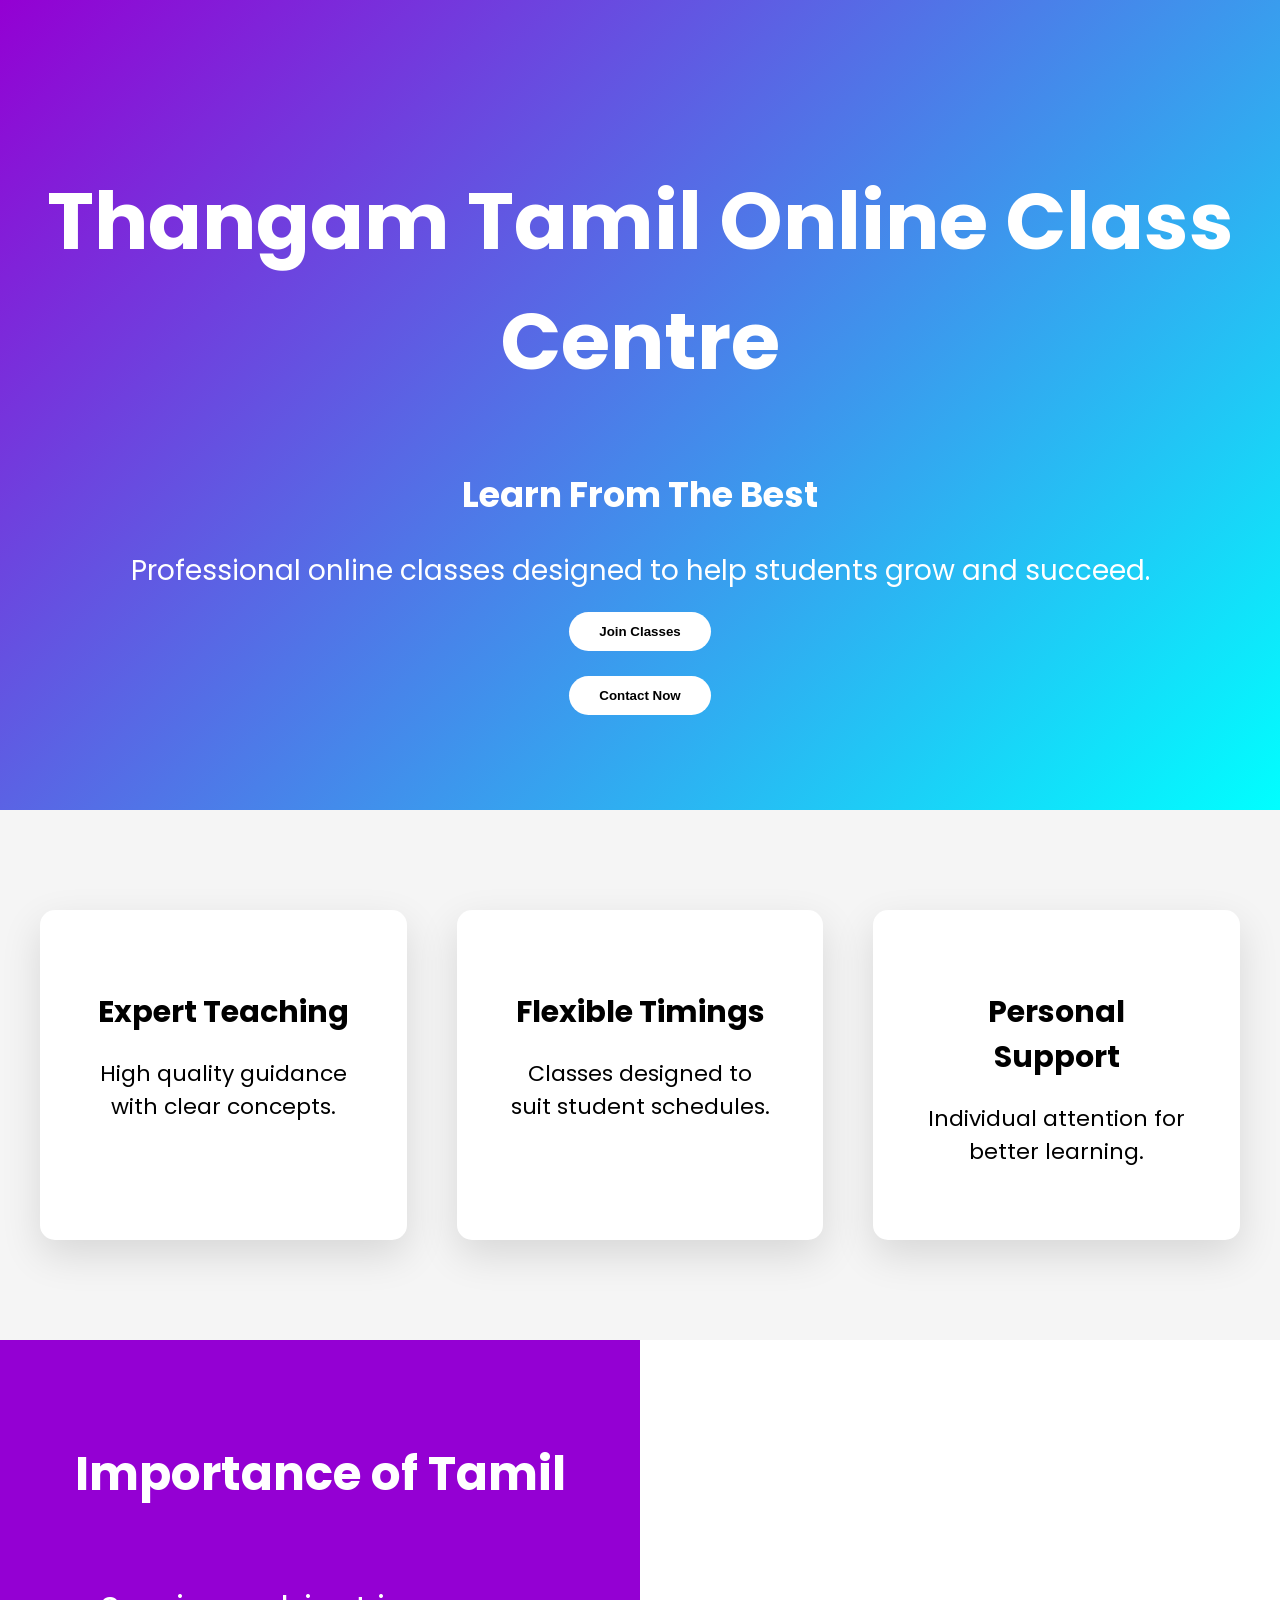
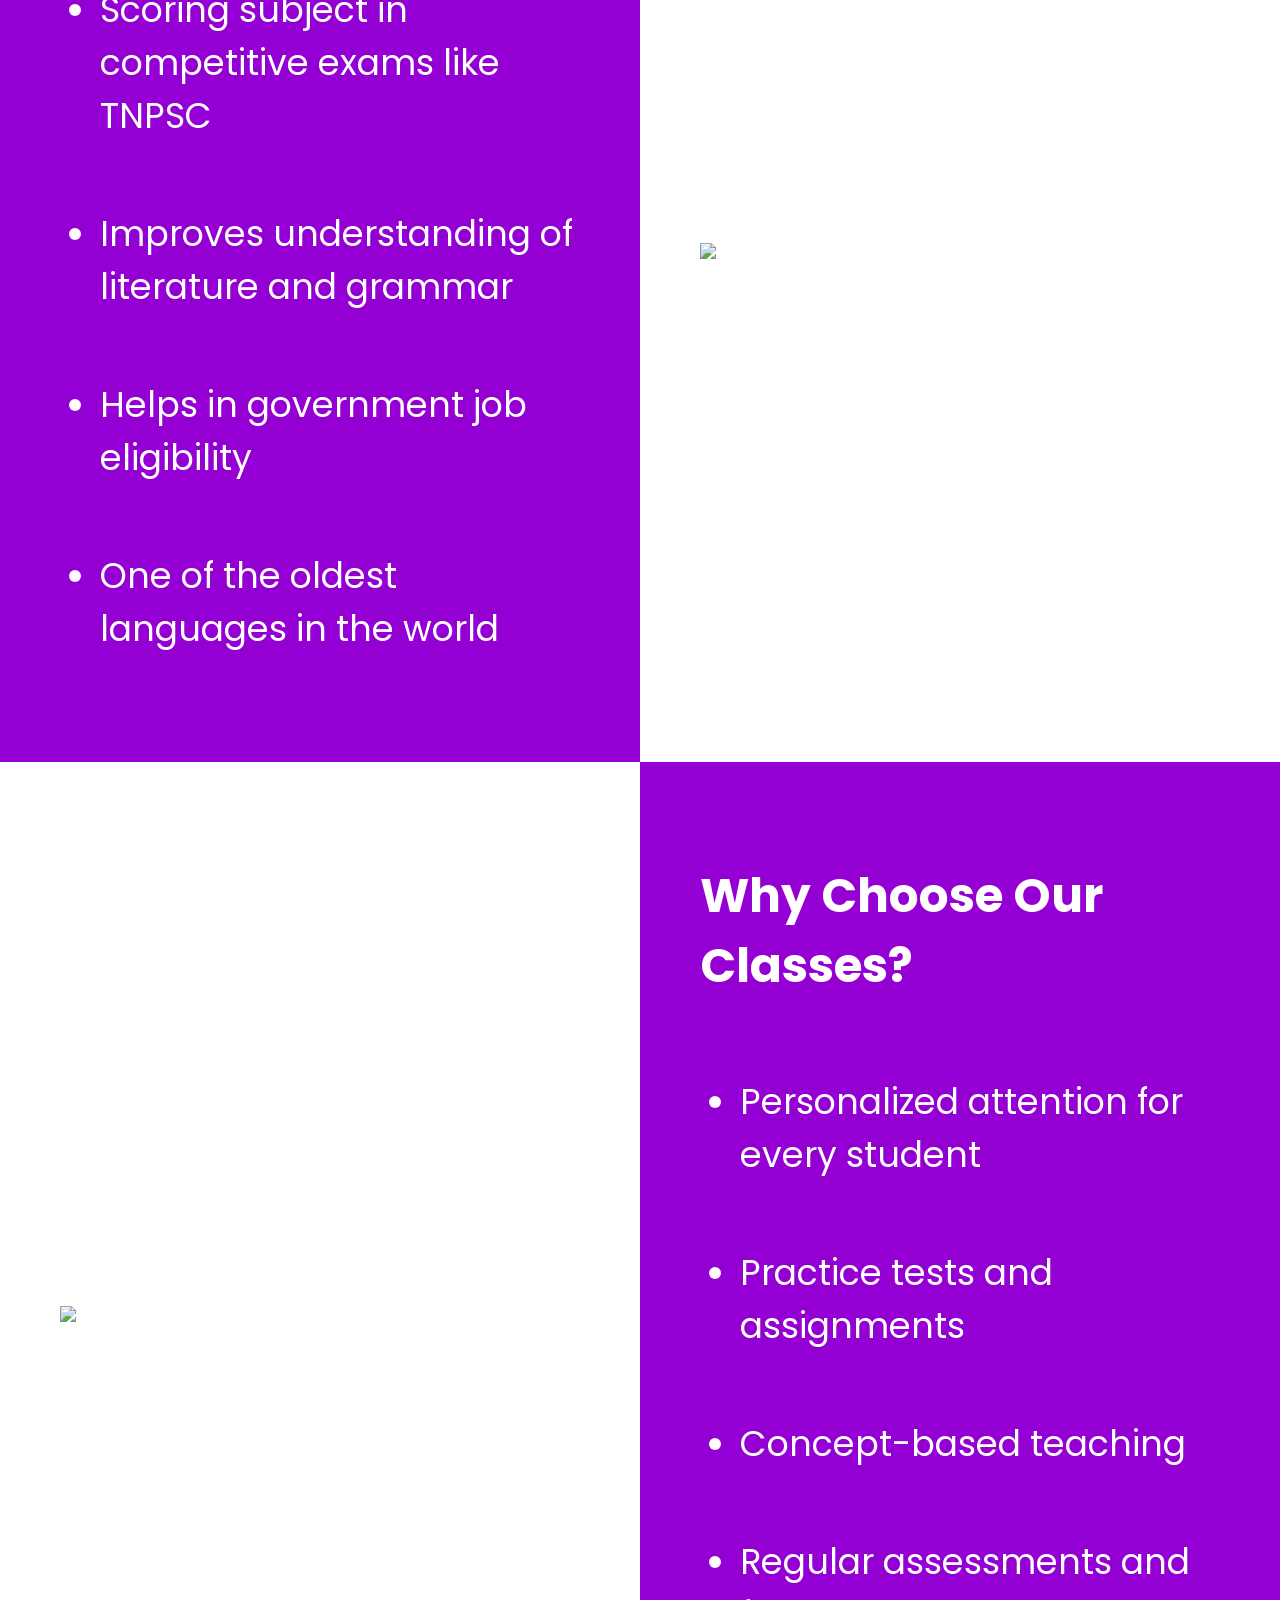
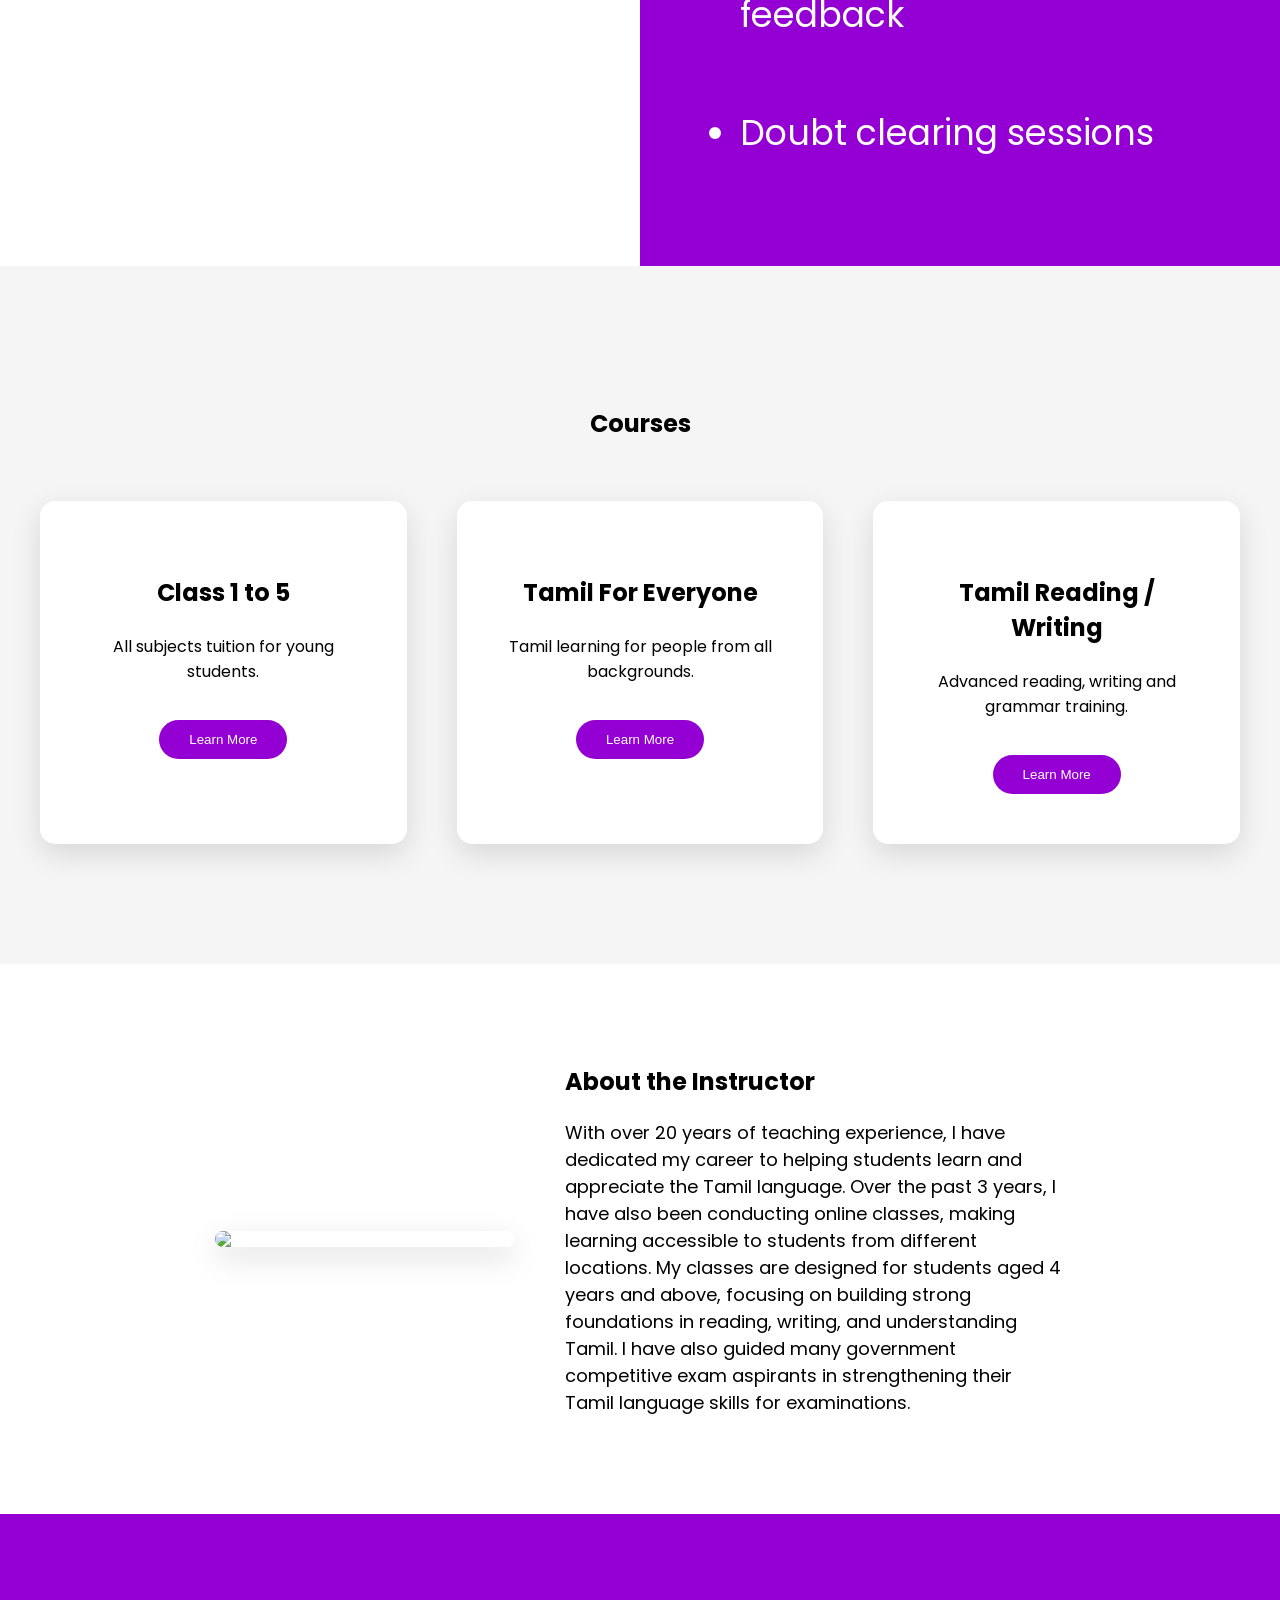
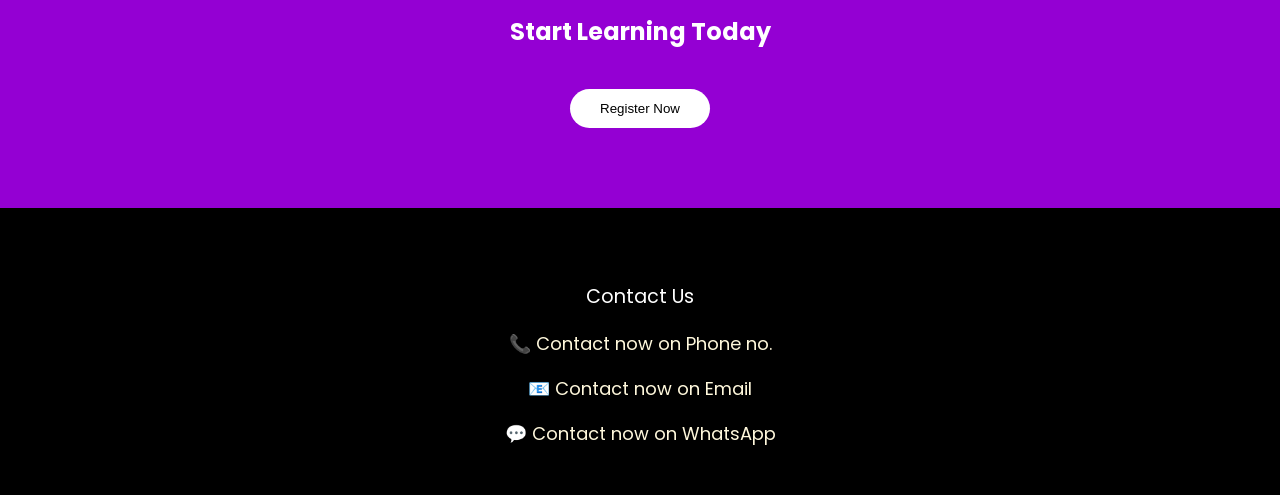
==== index.html @ 086d227f "Build semantic landing page with hero, course grid, and dynamic contact sections" ====
<!DOCTYPE html>
<html lang="en">

<head>
<meta charset="UTF-8">
<meta name="viewport" content="width=device-width, initial-scale=1.0">
<title>Thangam Tamil Online Class</title>

<link rel="stylesheet" href="css\style.css">
<link rel="icon" href="asssets\brand\logo-main.png">
<link href="https://fonts.googleapis.com/css2?family=Poppins:wght@300;400;600&display=swap" rel="stylesheet">
</head>

<body>

<!-- HERO -->
<section class="hero">

<div class="hero-content">

<h1>Thangam Tamil Online Class Centre</h1>

<h2>Learn From The Best</h2>

<p>Professional online classes designed to help students grow and succeed.</p>

<a href="https://docs.google.com/forms/d/e/1FAIpQLSezsTUXk_panZur3y80SuXSjD8NoIhGOMNUu9sYRGnNwATaEg/viewform?usp=publish-editor">
<button>Join Classes</button>
</a>

<br><br>

<a href="tel:+919600187273">
<button>Contact Now</button>
</a>

</div>

</section>



<!-- FEATURES -->

<section class="features">

<div class="card">
<h3>Expert Teaching</h3>
<p>High quality guidance with clear concepts.</p>
</div>

<div class="card">
<h3>Flexible Timings</h3>
<p>Classes designed to suit student schedules.</p>
</div>

<div class="card">
<h3>Personal Support</h3>
<p>Individual attention for better learning.</p>
</div>

</section>



<!-- IMPORTANCE OF TAMIL -->

<section class="split-section">

<div class="split-left colored">

<h2 style="font-size: 47px;">Importance of Tamil</h2>

<ul style="font-size: 35px;">

<li>Scoring subject in competitive exams like TNPSC</li><br>
<li>Improves understanding of literature and grammar</li><br>
<li>Helps in government job eligibility</li><br>
<li>One of the oldest languages in the world</li>

</ul>

</div>

<div class="split-right white">
<img src="asssets\images\feature-right.png">
</div>

</section>



<!-- WHY CHOOSE US -->

<section class="split-section reverse">

<div class="split-left colored">

<h2 style="font-size: 47px;">Why Choose Our Classes?</h2>

<ul style="font-size: 35px;">

<li>Personalized attention for every student</li><br>
<li>Practice tests and assignments</li><br>
<li>Concept-based teaching</li><br>
<li>Regular assessments and feedback</li><br>
<li>Doubt clearing sessions</li>

</ul>

</div>

<div class="split-right white">
<img src="asssets\images\feature-left.png">
</div>

</section>



<!-- COURSES -->

<section class="courses">

<h1>Courses</h1>

<div class="course-grid">

<div class="course-card">
<h3>Class 1 to 5</h3>
<p>All subjects tuition for young students.</p>
<a href="primary-tuition.html"><button>Learn More</button></a>
</div>

<div class="course-card">
<h3>Tamil For Everyone</h3>
<p>Tamil learning for people from all backgrounds.</p>
<a href="general-tamil.html"><button>Learn More</button></a>
</div>

<div class="course-card">
<h3>Tamil Reading / Writing</h3>
<p>Advanced reading, writing and grammar training.</p>
<a href="reading-writing.html"><button>Learn More</button></a>
</div>

</div>

</section>



<!-- GOOGLE REVIEWS -->

<script src="https://elfsightcdn.com/platform.js" async></script>

<div class="elfsight-app-d44d3023-68f5-469c-b1fd-8ae08c378f1c"></div>



<!-- ABOUT -->

<section class="about">

<div class="about-container">

<img src="asssets\images\instructor-profile.jpeg">

<div class="about-text">

<h2>About the Instructor</h2>

<p>
With over 20 years of teaching experience, I have dedicated my career to helping students learn and appreciate the Tamil language. Over the past 3 years, I have also been conducting online classes, making learning accessible to students from different locations. My classes are designed for students aged 4 years and above, focusing on building strong foundations in reading, writing, and understanding Tamil. I have also guided many government competitive exam aspirants in strengthening their Tamil language skills for examinations.
</p>

</div>

</div>

</section>



<!-- CTA -->

<section class="cta">

<h2>Start Learning Today</h2>

<a href="https://docs.google.com/forms/d/e/1FAIpQLSezsTUXk_panZur3y80SuXSjD8NoIhGOMNUu9sYRGnNwATaEg/viewform?usp=publish-editor">

<button>Register Now</button>

</a>

</section>



<!-- FOOTER -->

<footer style="text-align: center; color: white;">
<br>
    <p style="font-size: larger;">Contact Us</p>

    <p>
        📞 <a href="tel:+919600187273" style="color: cornsilk;">Contact now on Phone no.</a>
    </p>
    <p> 
        📧 <a href="mailto:vijayalakshmishankar3@gmail.com" style="color: cornsilk;">Contact now on Email</a>
    </p>
        <p>
       💬 <a href="https://wa.me/qr/CC2KW62IMI2SK1" target="_blank" style="color: cornsilk;">Contact now on WhatsApp</a>
    </p>
</footer>

</body>

</html>
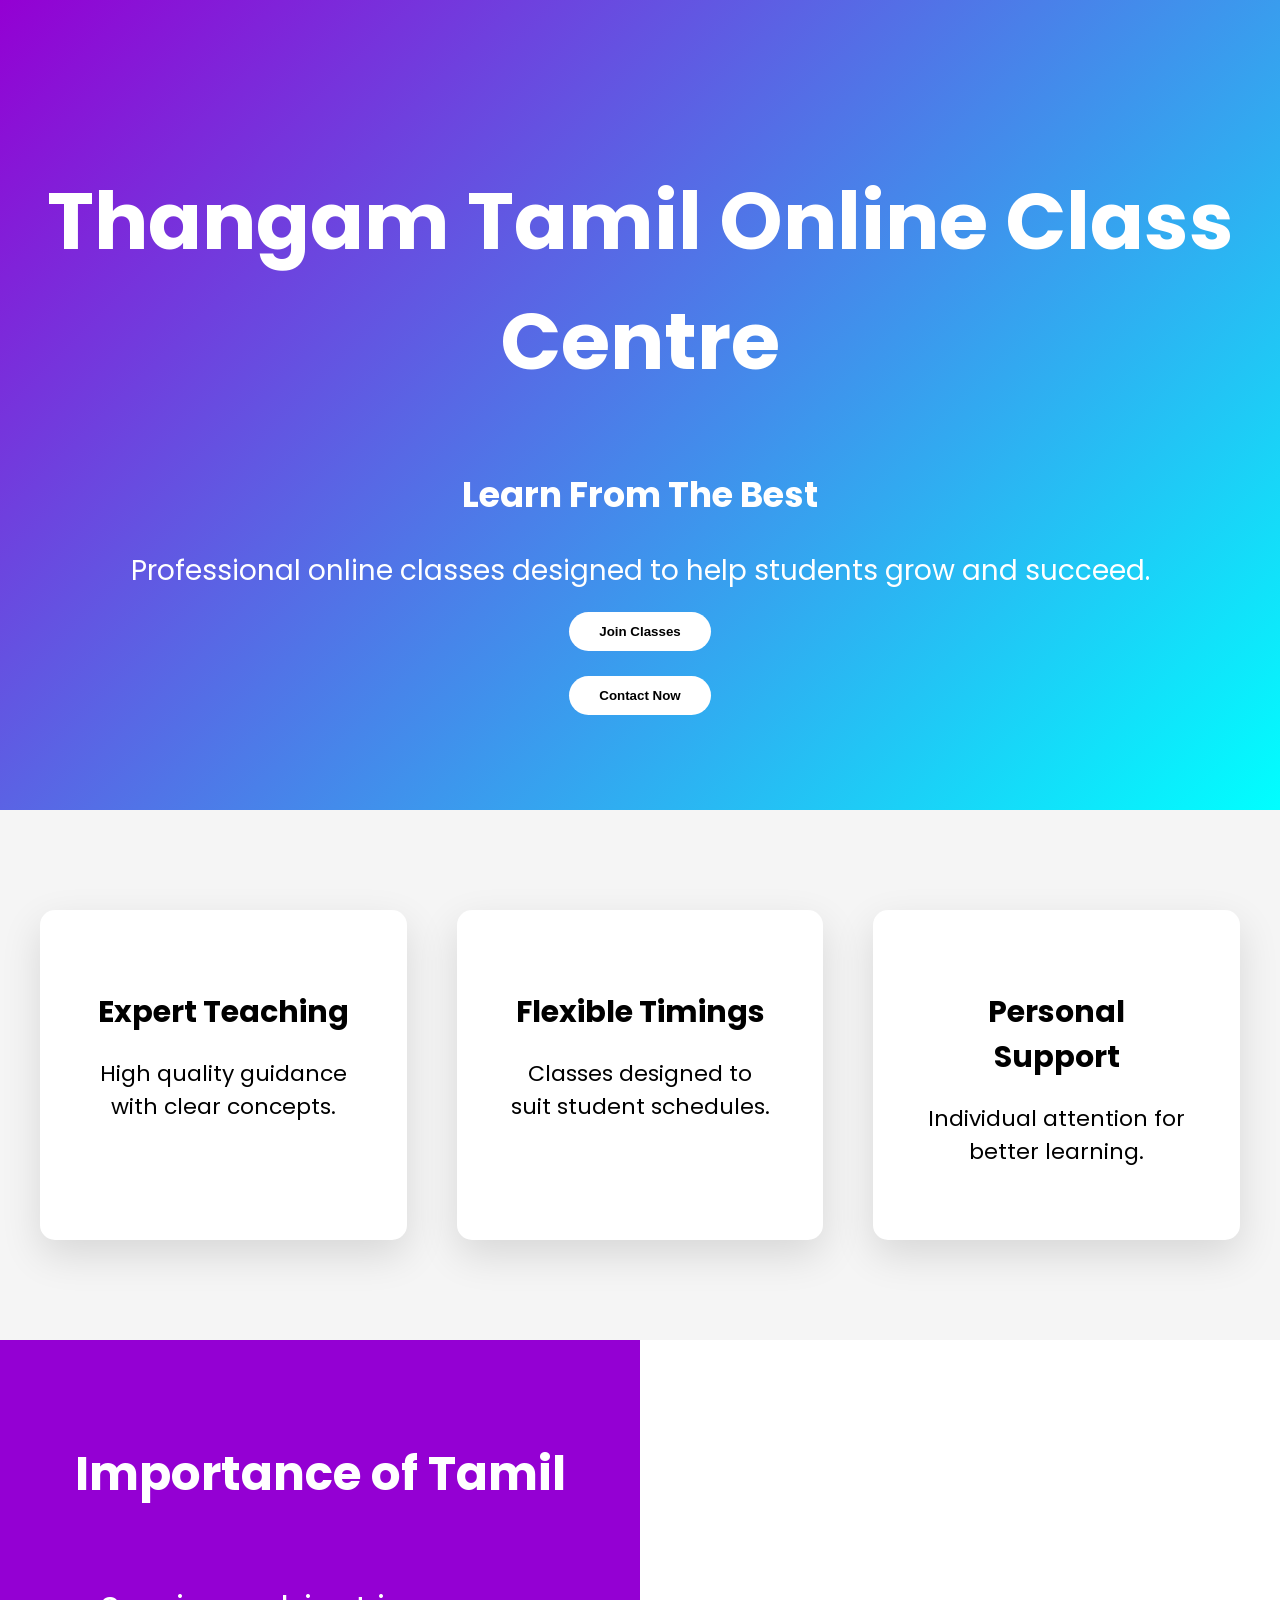
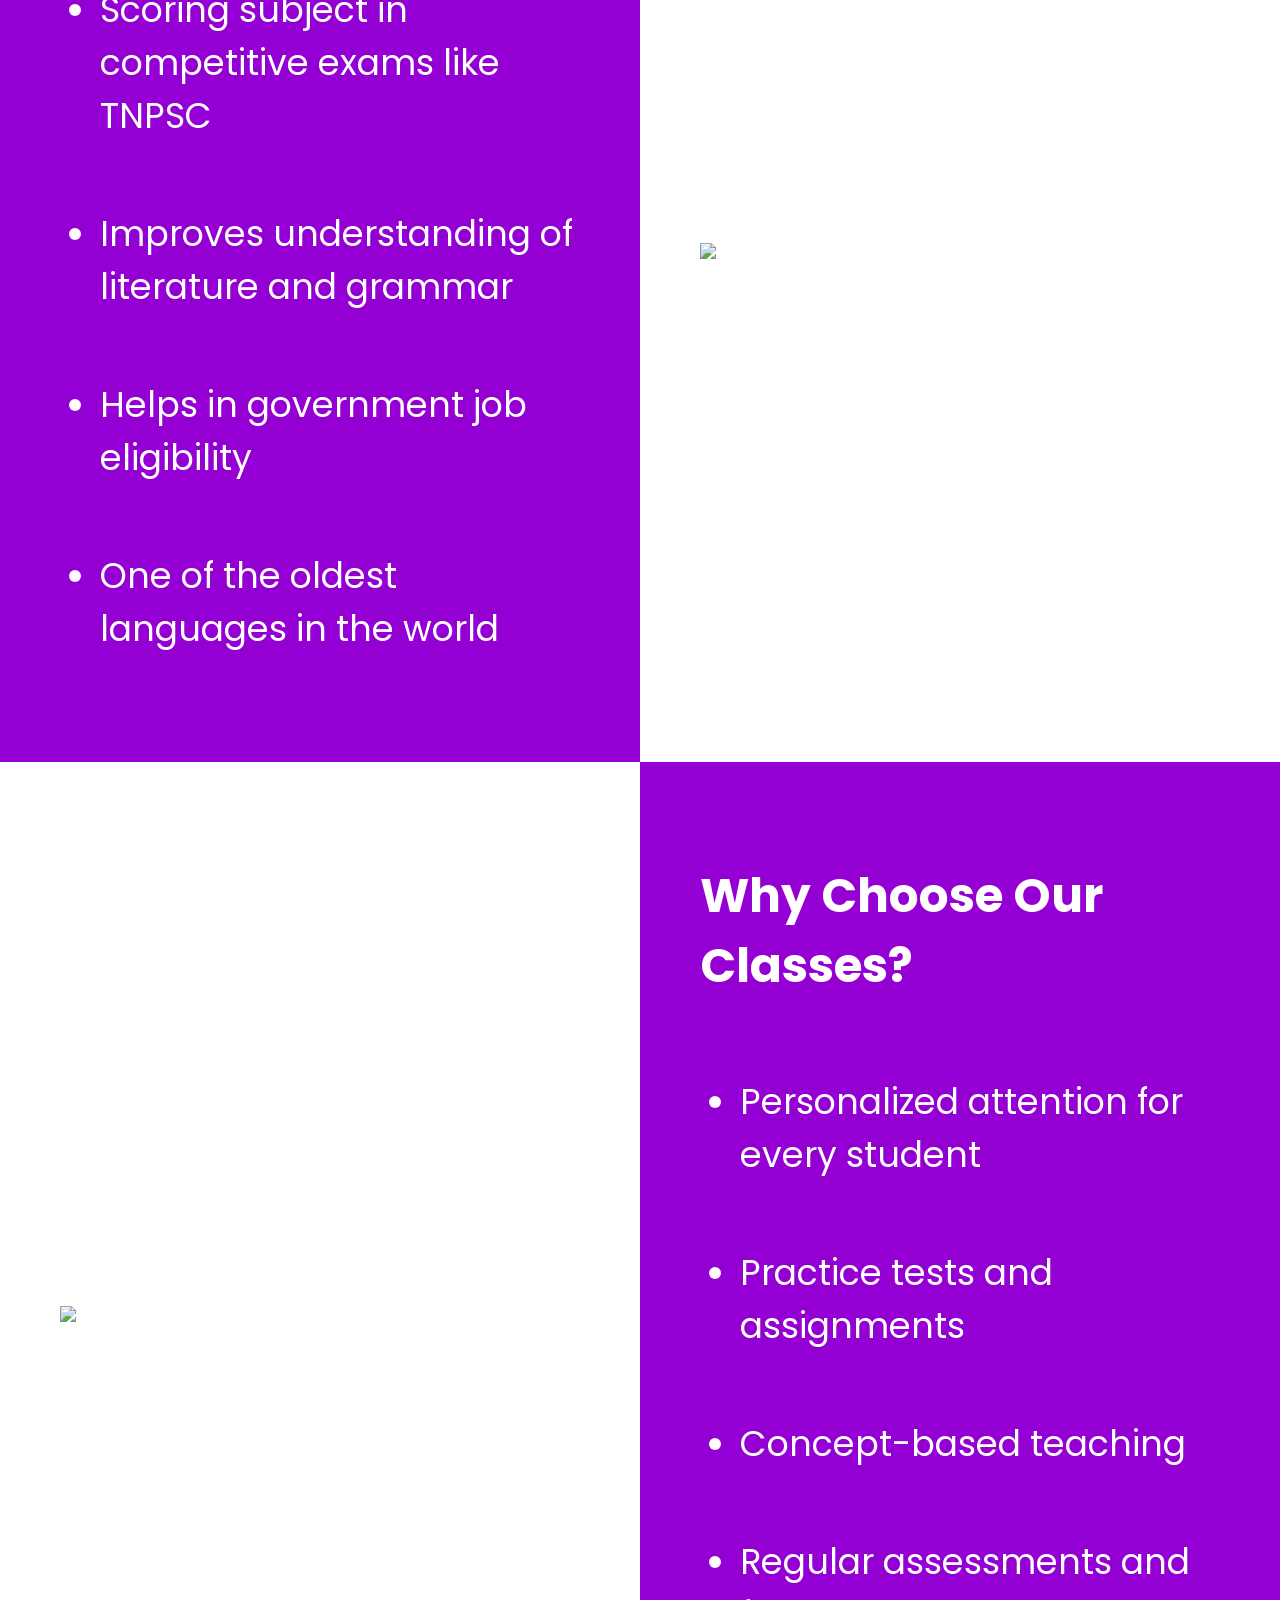
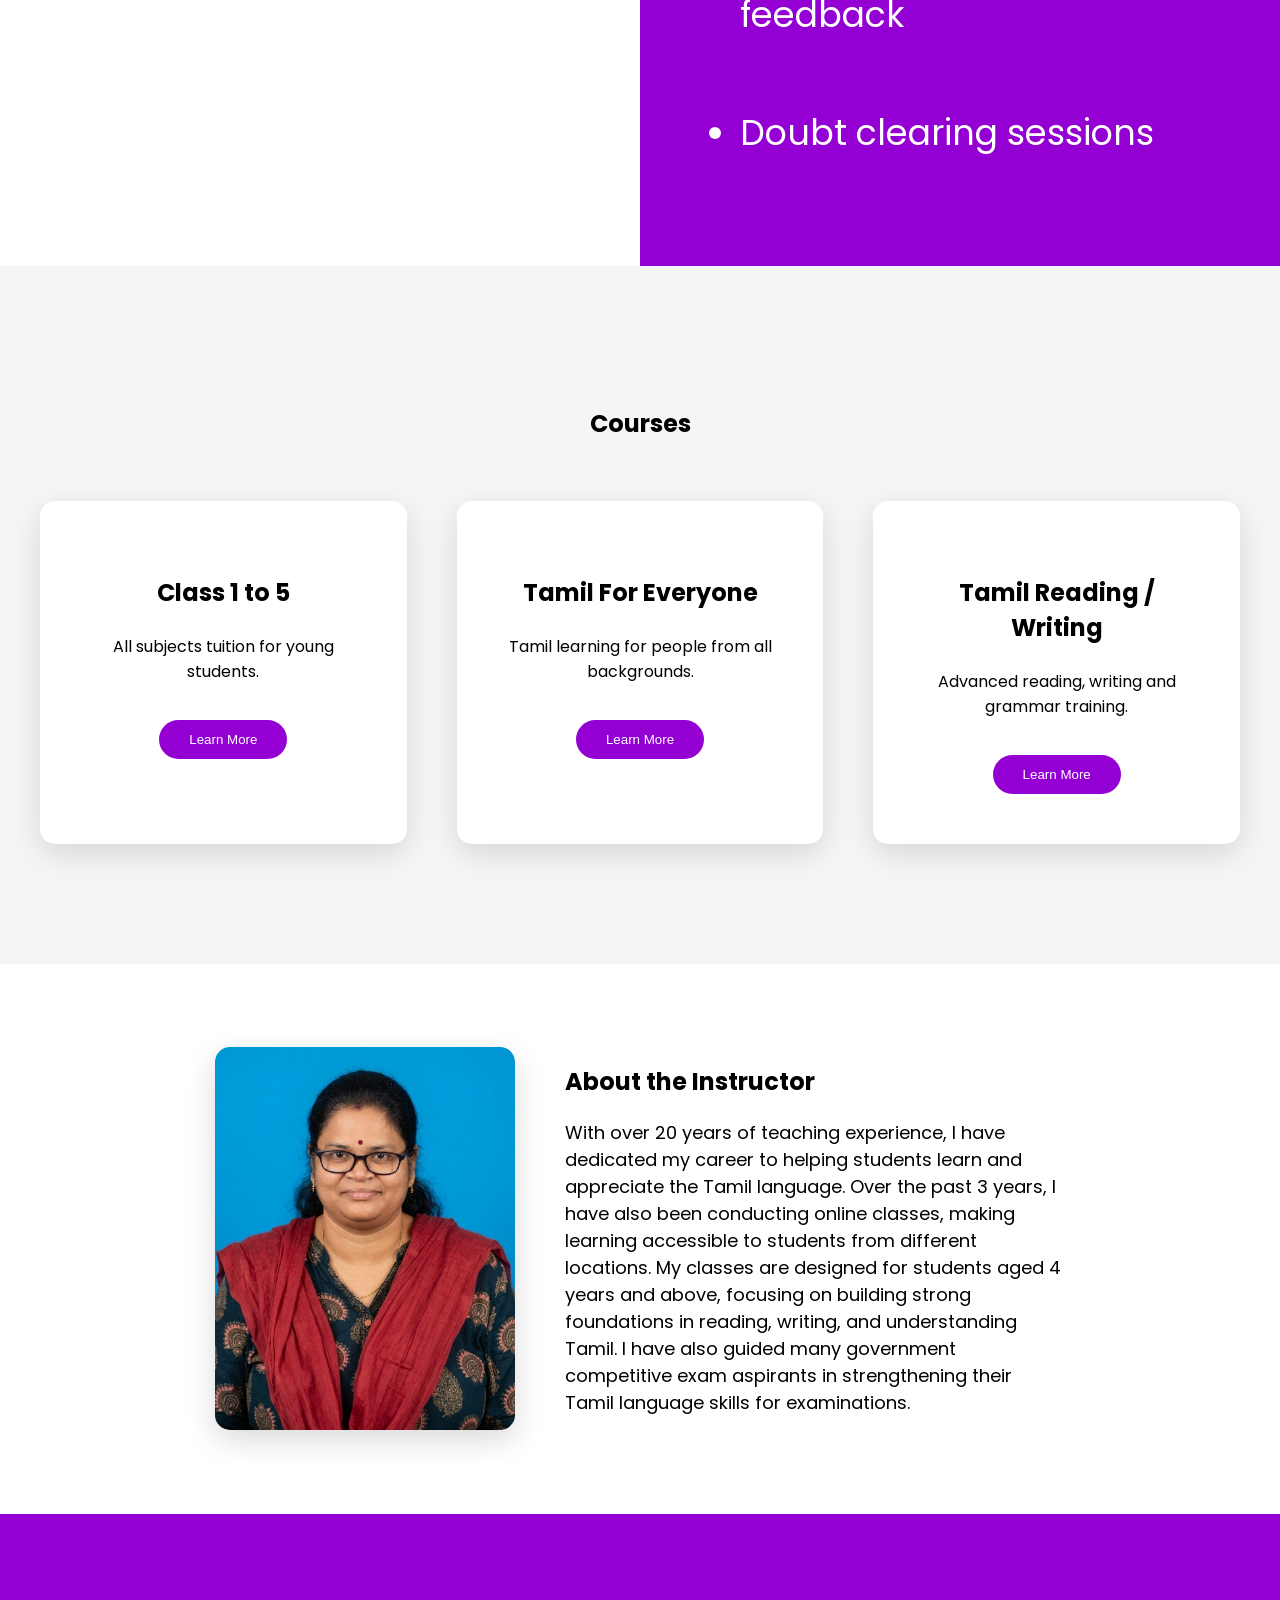
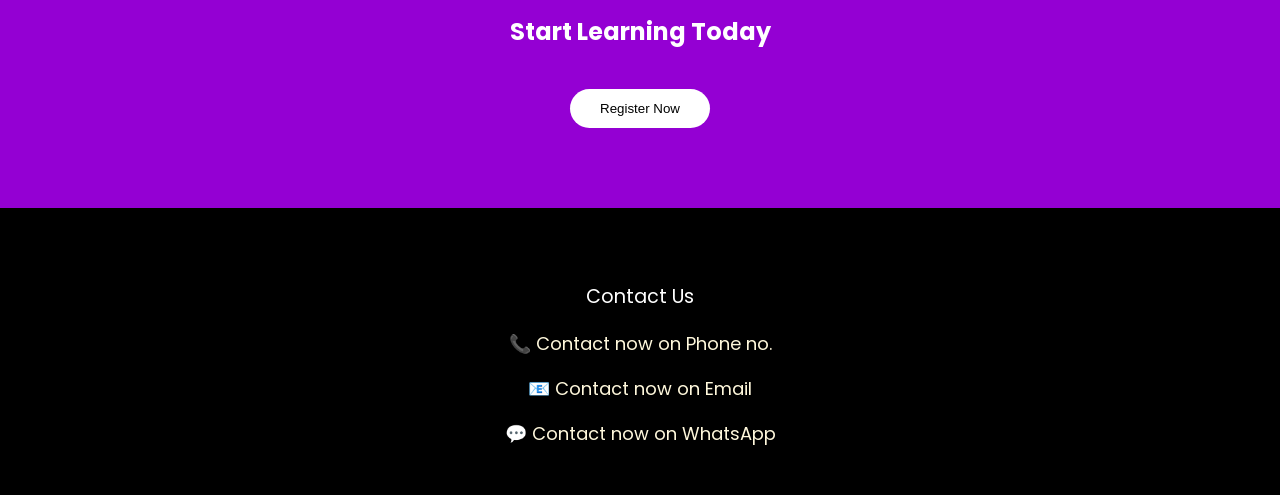
==== commit 2ed1ab0d: "Fix image file paths for GitHub Pages deployment" ====
--- a/index.html
+++ b/index.html
@@ -7,7 +7,7 @@
 <title>Thangam Tamil Online Class</title>
 
 <link rel="stylesheet" href="css\style.css">
-<link rel="icon" href="asssets\brand\logo-main.png">
+<link rel="icon" href="assets\brand\logo-main.png">
 <link href="https://fonts.googleapis.com/css2?family=Poppins:wght@300;400;600&display=swap" rel="stylesheet">
 </head>
 
@@ -83,7 +83,7 @@
 </div>
 
 <div class="split-right white">
-<img src="asssets\images\feature-right.png">
+<img src="assets\images\feature-right.png">
 </div>
 
 </section>
@@ -111,7 +111,7 @@
 </div>
 
 <div class="split-right white">
-<img src="asssets\images\feature-left.png">
+<img src="assets\images\feature-left.png">
 </div>
 
 </section>
@@ -164,7 +164,7 @@
 
 <div class="about-container">
 
-<img src="asssets\images\instructor-profile.jpeg">
+<img src="assets\images\instructor-profile.jpeg">
 
 <div class="about-text">
 
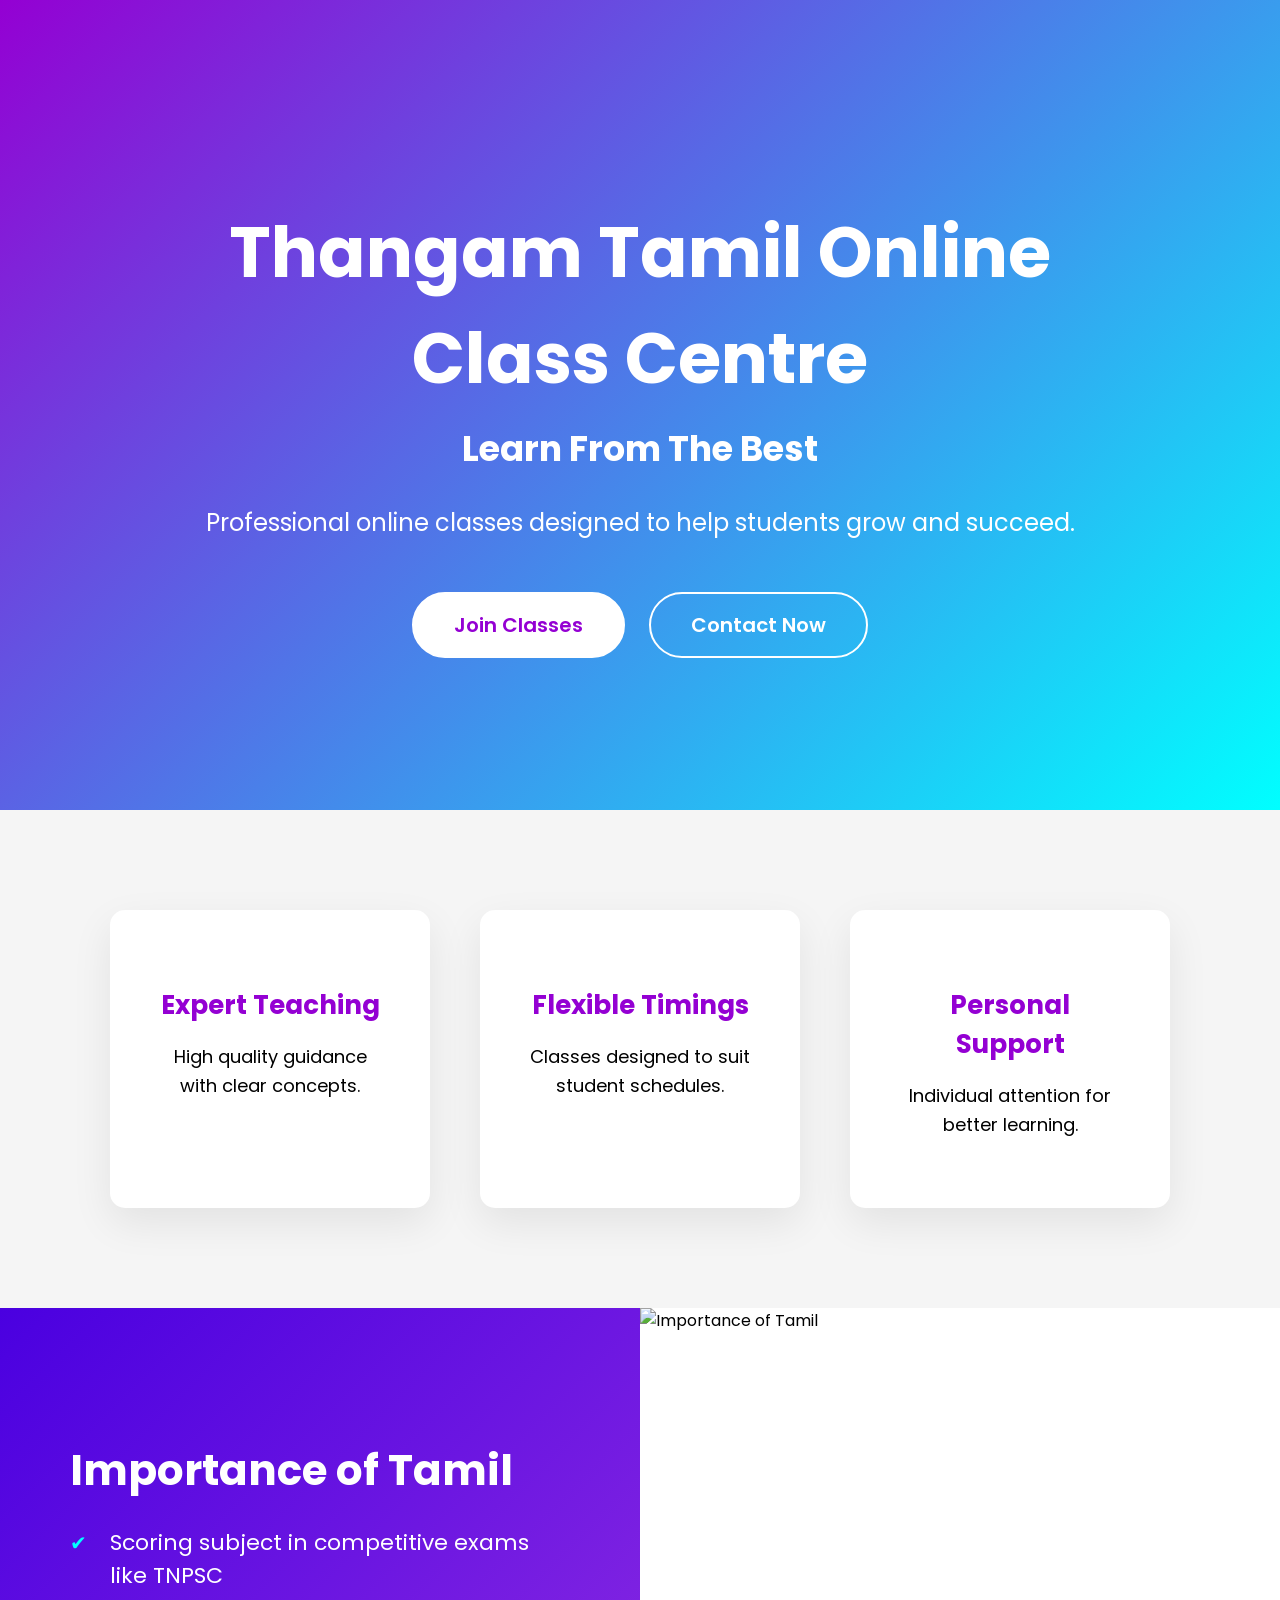
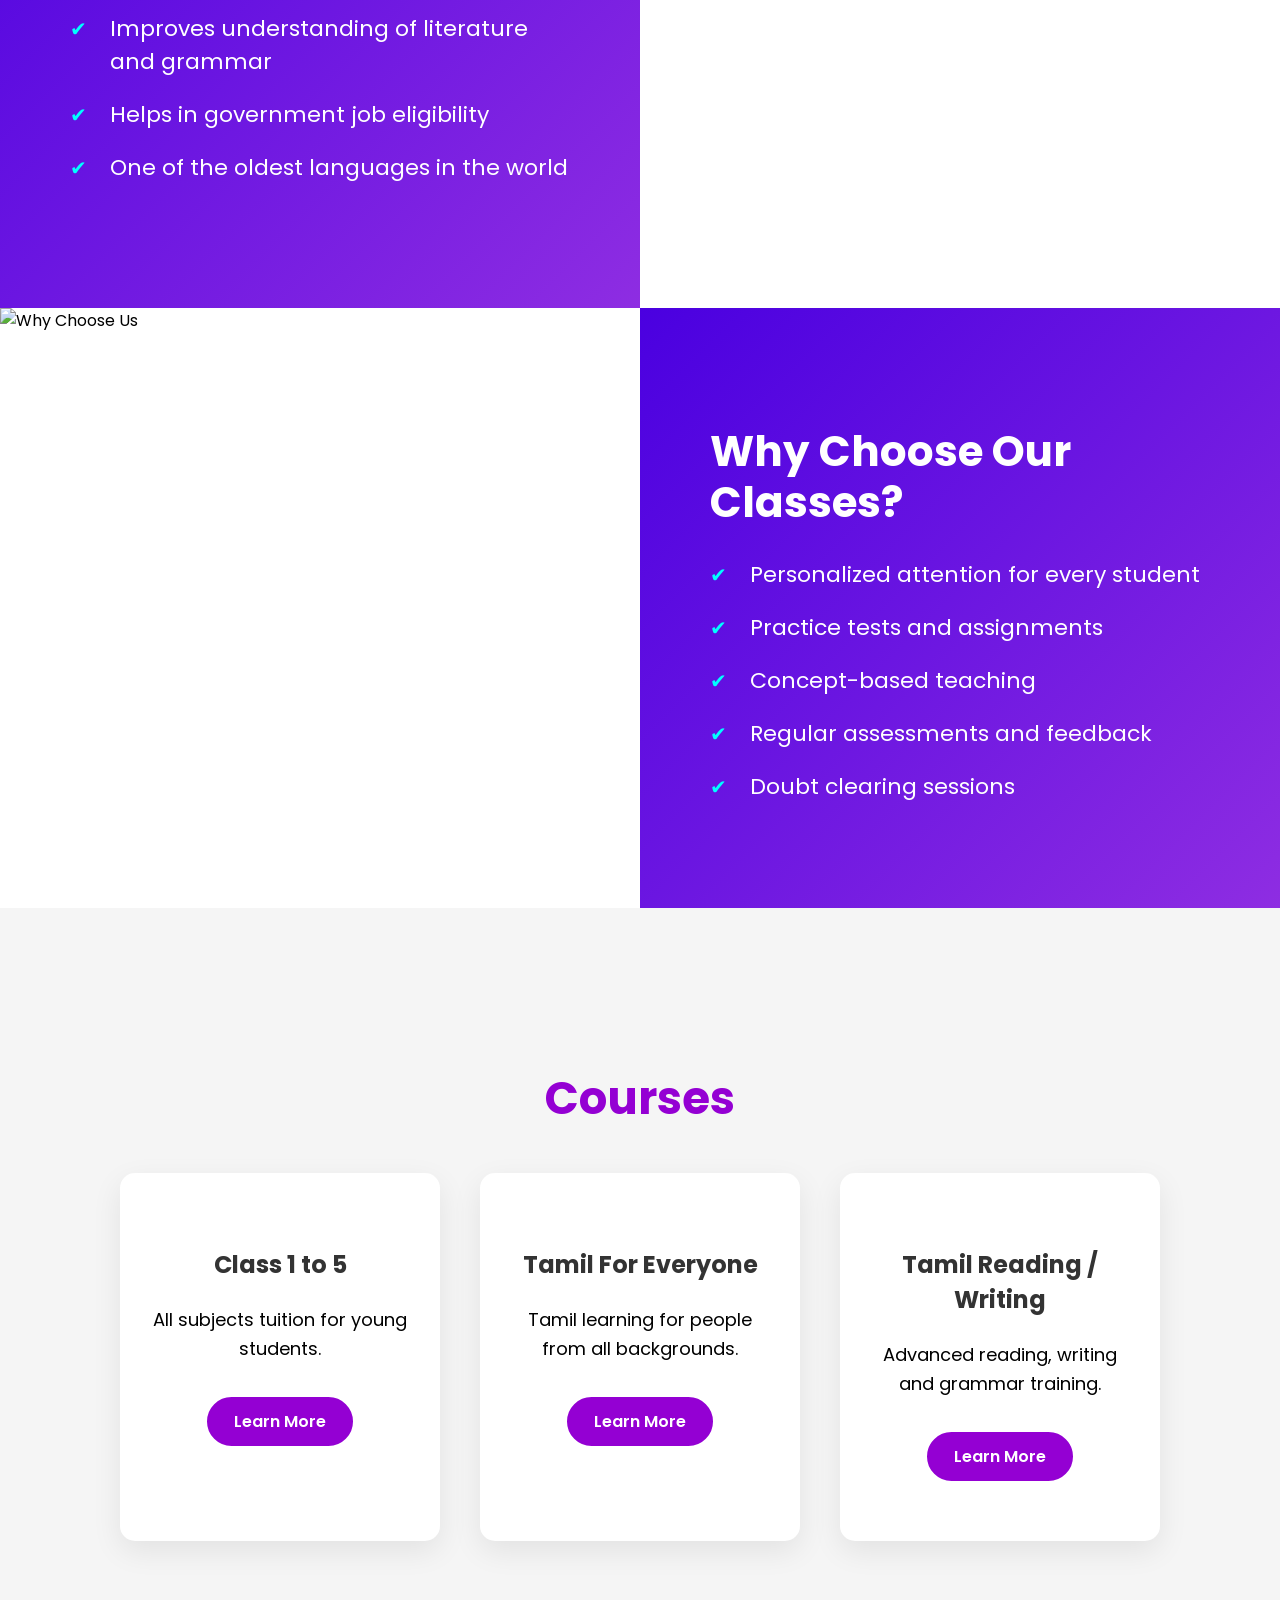
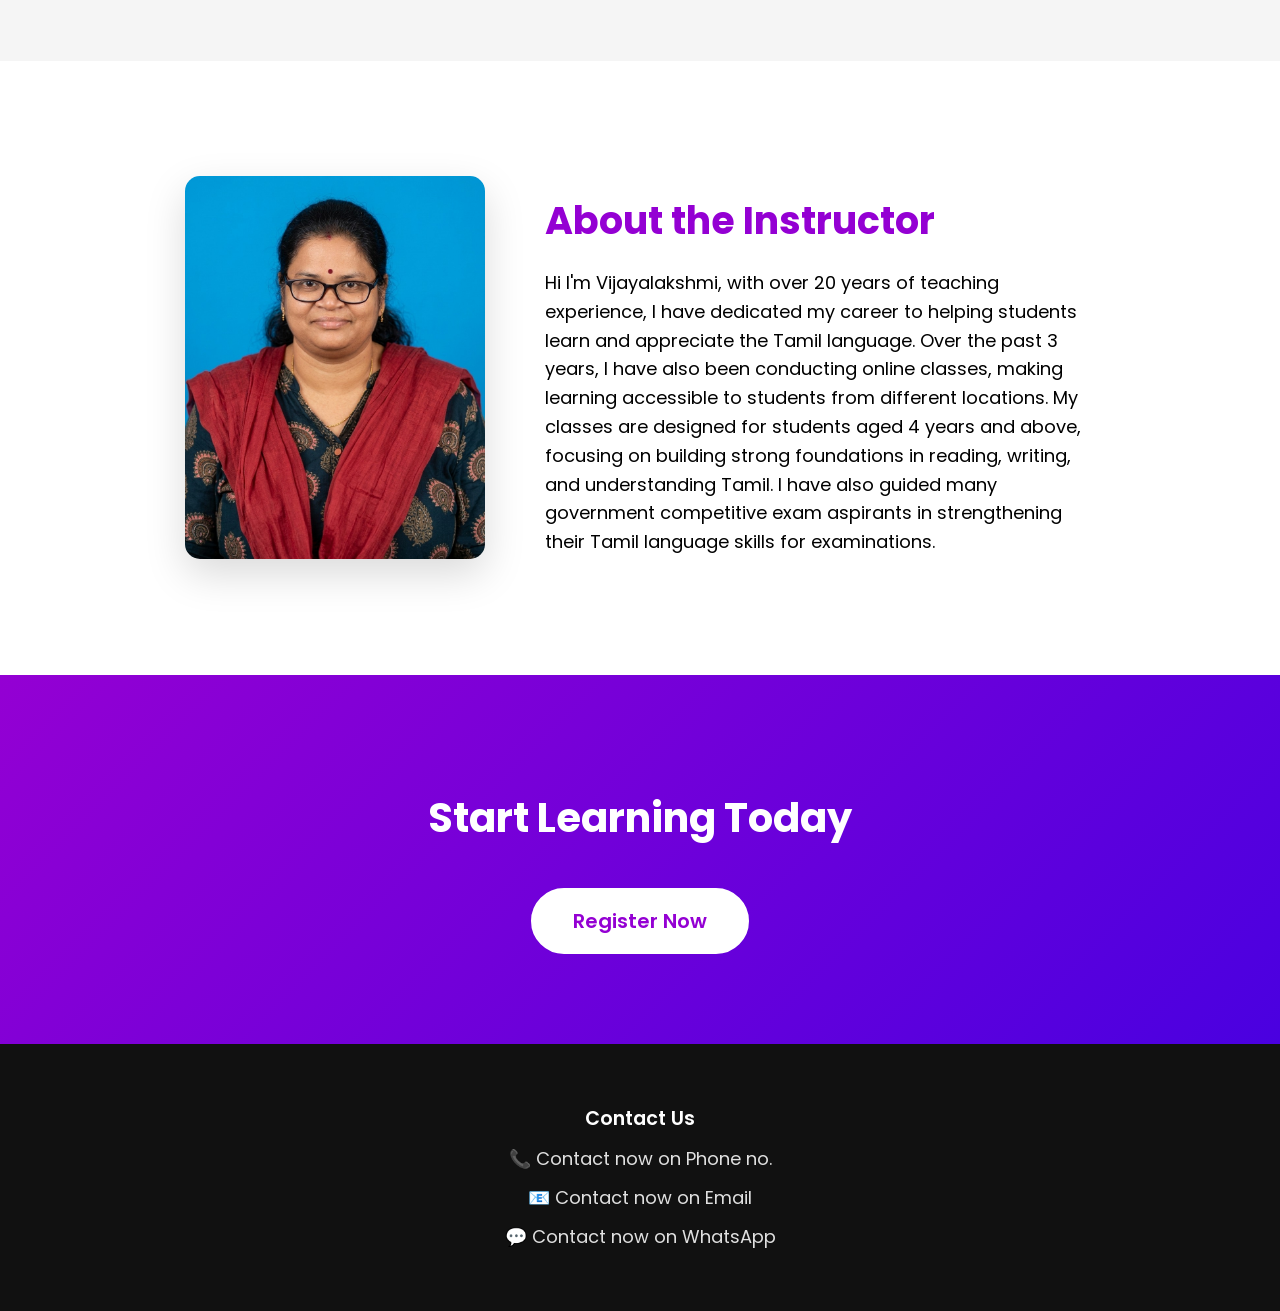
==== commit 93756585: "Resolvet Split Problem" ====
--- a/index.html
+++ b/index.html
@@ -1,220 +1,126 @@
 <!DOCTYPE html>
 <html lang="en">
+<head>
+  <meta charset="UTF-8">
+  <meta name="viewport" content="width=device-width, initial-scale=1.0">
+  <title>Thangam Tamil Online Class</title>
 
-<head>
-<meta charset="UTF-8">
-<meta name="viewport" content="width=device-width, initial-scale=1.0">
-<title>Thangam Tamil Online Class</title>
-
-<link rel="stylesheet" href="css\style.css">
-<link rel="icon" href="assets\brand\logo-main.png">
-<link href="https://fonts.googleapis.com/css2?family=Poppins:wght@300;400;600&display=swap" rel="stylesheet">
+  <link rel="stylesheet" href="css/style.css">
+  <link rel="icon" href="assets/brand/logo-main.png">
+  <link href="https://fonts.googleapis.com/css2?family=Poppins:wght@300;400;600&display=swap" rel="stylesheet">
 </head>
-
 <body>
 
-<!-- HERO -->
-<section class="hero">
+  <section class="hero">
+    <div class="hero-content">
+      <h1>Thangam Tamil Online Class Centre</h1>
+      <h2>Learn From The Best</h2>
+      <p>Professional online classes designed to help students grow and succeed.</p>
 
-<div class="hero-content">
+      <div class="hero-buttons">
+        <a href="https://docs.google.com/forms/d/e/1FAIpQLSezsTUXk_panZur3y80SuXSjD8NoIhGOMNUu9sYRGnNwATaEg/viewform?usp=publish-editor" class="btn btn-primary">Join Classes</a>
+        <a href="tel:+919600187273" class="btn btn-outline">Contact Now</a>
+      </div>
+    </div>
+  </section>
 
-<h1>Thangam Tamil Online Class Centre</h1>
+  <section class="features">
+    <div class="card">
+      <h3>Expert Teaching</h3>
+      <p>High quality guidance with clear concepts.</p>
+    </div>
+    <div class="card">
+      <h3>Flexible Timings</h3>
+      <p>Classes designed to suit student schedules.</p>
+    </div>
+    <div class="card">
+      <h3>Personal Support</h3>
+      <p>Individual attention for better learning.</p>
+    </div>
+  </section>
 
-<h2>Learn From The Best</h2>
+  <section class="split-section">
+    <div class="split-left colored">
+      <div class="split-content">
+        <h2>Importance of Tamil</h2>
+        <ul class="feature-list">
+          <li>Scoring subject in competitive exams like TNPSC</li>
+          <li>Improves understanding of literature and grammar</li>
+          <li>Helps in government job eligibility</li>
+          <li>One of the oldest languages in the world</li>
+        </ul>
+      </div>
+    </div>
+    <div class="split-right white">
+      <img src="assets/images/feature-right.png" alt="Importance of Tamil">
+    </div>
+  </section>
 
-<p>Professional online classes designed to help students grow and succeed.</p>
+  <section class="split-section reverse">
+    <div class="split-left colored">
+      <div class="split-content">
+        <h2>Why Choose Our Classes?</h2>
+        <ul class="feature-list">
+          <li>Personalized attention for every student</li>
+          <li>Practice tests and assignments</li>
+          <li>Concept-based teaching</li>
+          <li>Regular assessments and feedback</li>
+          <li>Doubt clearing sessions</li>
+        </ul>
+      </div>
+    </div>
+    <div class="split-right white">
+      <img src="assets/images/feature-left.png" alt="Why Choose Us">
+    </div>
+  </section>
 
-<a href="https://docs.google.com/forms/d/e/1FAIpQLSezsTUXk_panZur3y80SuXSjD8NoIhGOMNUu9sYRGnNwATaEg/viewform?usp=publish-editor">
-<button>Join Classes</button>
-</a>
+  <section class="courses">
+    <h1>Courses</h1>
+    <div class="course-grid">
+      <div class="course-card">
+        <h3>Class 1 to 5</h3>
+        <p>All subjects tuition for young students.</p>
+        <a href="primary-tuition.html" class="btn btn-primary btn-small">Learn More</a>
+      </div>
+      <div class="course-card">
+        <h3>Tamil For Everyone</h3>
+        <p>Tamil learning for people from all backgrounds.</p>
+        <a href="general-tamil.html" class="btn btn-primary btn-small">Learn More</a>
+      </div>
+      <div class="course-card">
+        <h3>Tamil Reading / Writing</h3>
+        <p>Advanced reading, writing and grammar training.</p>
+        <a href="reading-writing.html" class="btn btn-primary btn-small">Learn More</a>
+      </div>
+    </div>
+  </section>
 
-<br><br>
+  <script src="https://elfsightcdn.com/platform.js" async></script>
+  <div class="elfsight-app-d44d3023-68f5-469c-b1fd-8ae08c378f1c"></div>
 
-<a href="tel:+919600187273">
-<button>Contact Now</button>
-</a>
+  <section class="about">
+    <div class="about-container">
+      <img src="assets/images/instructor-profile.jpeg" alt="Instructor Profile">
+      <div class="about-text">
+        <h2>About the Instructor</h2>
+        <p>
+          Hi I'm Vijayalakshmi, with over 20 years of teaching experience, I have dedicated my career to helping students learn and appreciate the Tamil language. Over the past 3 years, I have also been conducting online classes, making learning accessible to students from different locations. My classes are designed for students aged 4 years and above, focusing on building strong foundations in reading, writing, and understanding Tamil. I have also guided many government competitive exam aspirants in strengthening their Tamil language skills for examinations.
+        </p>
+      </div>
+    </div>
+  </section>
 
-</div>
+  <section class="cta">
+    <h2>Start Learning Today</h2>
+    <a href="https://docs.google.com/forms/d/e/1FAIpQLSezsTUXk_panZur3y80SuXSjD8NoIhGOMNUu9sYRGnNwATaEg/viewform?usp=publish-editor" class="btn btn-primary">Register Now</a>
+  </section>
 
-</section>
-
-
-
-<!-- FEATURES -->
-
-<section class="features">
-
-<div class="card">
-<h3>Expert Teaching</h3>
-<p>High quality guidance with clear concepts.</p>
-</div>
-
-<div class="card">
-<h3>Flexible Timings</h3>
-<p>Classes designed to suit student schedules.</p>
-</div>
-
-<div class="card">
-<h3>Personal Support</h3>
-<p>Individual attention for better learning.</p>
-</div>
-
-</section>
-
-
-
-<!-- IMPORTANCE OF TAMIL -->
-
-<section class="split-section">
-
-<div class="split-left colored">
-
-<h2 style="font-size: 47px;">Importance of Tamil</h2>
-
-<ul style="font-size: 35px;">
-
-<li>Scoring subject in competitive exams like TNPSC</li><br>
-<li>Improves understanding of literature and grammar</li><br>
-<li>Helps in government job eligibility</li><br>
-<li>One of the oldest languages in the world</li>
-
-</ul>
-
-</div>
-
-<div class="split-right white">
-<img src="assets\images\feature-right.png">
-</div>
-
-</section>
-
-
-
-<!-- WHY CHOOSE US -->
-
-<section class="split-section reverse">
-
-<div class="split-left colored">
-
-<h2 style="font-size: 47px;">Why Choose Our Classes?</h2>
-
-<ul style="font-size: 35px;">
-
-<li>Personalized attention for every student</li><br>
-<li>Practice tests and assignments</li><br>
-<li>Concept-based teaching</li><br>
-<li>Regular assessments and feedback</li><br>
-<li>Doubt clearing sessions</li>
-
-</ul>
-
-</div>
-
-<div class="split-right white">
-<img src="assets\images\feature-left.png">
-</div>
-
-</section>
-
-
-
-<!-- COURSES -->
-
-<section class="courses">
-
-<h1>Courses</h1>
-
-<div class="course-grid">
-
-<div class="course-card">
-<h3>Class 1 to 5</h3>
-<p>All subjects tuition for young students.</p>
-<a href="primary-tuition.html"><button>Learn More</button></a>
-</div>
-
-<div class="course-card">
-<h3>Tamil For Everyone</h3>
-<p>Tamil learning for people from all backgrounds.</p>
-<a href="general-tamil.html"><button>Learn More</button></a>
-</div>
-
-<div class="course-card">
-<h3>Tamil Reading / Writing</h3>
-<p>Advanced reading, writing and grammar training.</p>
-<a href="reading-writing.html"><button>Learn More</button></a>
-</div>
-
-</div>
-
-</section>
-
-
-
-<!-- GOOGLE REVIEWS -->
-
-<script src="https://elfsightcdn.com/platform.js" async></script>
-
-<div class="elfsight-app-d44d3023-68f5-469c-b1fd-8ae08c378f1c"></div>
-
-
-
-<!-- ABOUT -->
-
-<section class="about">
-
-<div class="about-container">
-
-<img src="assets\images\instructor-profile.jpeg">
-
-<div class="about-text">
-
-<h2>About the Instructor</h2>
-
-<p>
-With over 20 years of teaching experience, I have dedicated my career to helping students learn and appreciate the Tamil language. Over the past 3 years, I have also been conducting online classes, making learning accessible to students from different locations. My classes are designed for students aged 4 years and above, focusing on building strong foundations in reading, writing, and understanding Tamil. I have also guided many government competitive exam aspirants in strengthening their Tamil language skills for examinations.
-</p>
-
-</div>
-
-</div>
-
-</section>
-
-
-
-<!-- CTA -->
-
-<section class="cta">
-
-<h2>Start Learning Today</h2>
-
-<a href="https://docs.google.com/forms/d/e/1FAIpQLSezsTUXk_panZur3y80SuXSjD8NoIhGOMNUu9sYRGnNwATaEg/viewform?usp=publish-editor">
-
-<button>Register Now</button>
-
-</a>
-
-</section>
-
-
-
-<!-- FOOTER -->
-
-<footer style="text-align: center; color: white;">
-<br>
-    <p style="font-size: larger;">Contact Us</p>
-
-    <p>
-        📞 <a href="tel:+919600187273" style="color: cornsilk;">Contact now on Phone no.</a>
-    </p>
-    <p> 
-        📧 <a href="mailto:vijayalakshmishankar3@gmail.com" style="color: cornsilk;">Contact now on Email</a>
-    </p>
-        <p>
-       💬 <a href="https://wa.me/qr/CC2KW62IMI2SK1" target="_blank" style="color: cornsilk;">Contact now on WhatsApp</a>
-    </p>
-</footer>
+  <footer>
+    <p style="font-size: larger; font-weight: 600;">Contact Us</p>
+    <p>📞 <a href="tel:+919600187273">Contact now on Phone no.</a></p>
+    <p>📧 <a href="mailto:vijayalakshmishankar3@gmail.com">Contact now on Email</a></p>
+    <p>💬 <a href="https://wa.me/qr/CC2KW62IMI2SK1" target="_blank">Contact now on WhatsApp</a></p>
+  </footer>
 
 </body>
-
 </html>
--- a/css/style.css
+++ b/css/style.css
@@ -0,0 +1,368 @@
+*, *::before, *::after {
+  box-sizing: border-box;
+}
+
+body {
+  margin: 0;
+  font-family: 'Poppins', sans-serif;
+  background: whitesmoke;
+  color: black;
+}
+
+p {
+  font-size: 18px;
+  line-height: 1.6;
+}
+
+/* BUTTONS (Optimized for Desktop by default) */
+.btn {
+  display: inline-block;
+  padding: 16px 40px;
+  font-size: 20px;
+  font-weight: 600;
+  border-radius: 40px;
+  cursor: pointer;
+  text-decoration: none;
+  transition: all 0.3s ease;
+  margin: 10px;
+}
+
+.btn-primary {
+  background: white;
+  color: darkviolet;
+  border: 2px solid white;
+}
+
+.btn-primary:hover {
+  background: #f0f0f0;
+}
+
+.btn-outline {
+  background: transparent;
+  color: white;
+  border: 2px solid white;
+}
+
+.btn-outline:hover {
+  background: white;
+  color: darkviolet;
+}
+
+.btn-small {
+  padding: 10px 25px;
+  font-size: 16px;
+  background: darkviolet;
+  color: white;
+  border-color: darkviolet;
+  margin-top: 15px;
+}
+
+.btn-small:hover {
+  background: #3a00b3; /* Darker purple on hover */
+}
+
+/* HERO */
+.hero {
+  min-height: 90vh;
+  background: linear-gradient(135deg, darkviolet, cyan);
+  display: flex;
+  align-items: center;
+  justify-content: center;
+  text-align: center;
+  color: white;
+  padding: 40px 20px;
+}
+
+.hero-content {
+  max-width: 900px;
+}
+
+.hero h1 {
+  font-size: 70px;
+  margin-bottom: 10px;
+}
+
+.hero h2 {
+  font-size: 35px;
+  margin-top: 0;
+}
+
+.hero p {
+  font-size: 24px;
+  margin: 20px 0 40px;
+}
+
+/* FEATURES */
+.features {
+  display: flex;
+  justify-content: center;
+  gap: 50px;
+  padding: 100px 40px;
+}
+
+.card {
+  background: white;
+  padding: 50px;
+  width: 320px;
+  text-align: center;
+  border-radius: 15px;
+  box-shadow: 0 15px 40px rgba(0,0,0,0.08);
+  transition: transform 0.3s ease;
+}
+
+.card:hover {
+  transform: translateY(-5px);
+}
+
+.card h3 {
+  font-size: 26px;
+  margin-bottom: 15px;
+  color: darkviolet;
+}
+
+/* SPLIT SECTIONS (Upgraded Design) */
+.split-section {
+  display: flex;
+  min-height: 600px;
+}
+
+.split-left,
+.split-right {
+  width: 50%;
+  display: flex;
+  flex-direction: column;
+  justify-content: center;
+  align-items: center;
+  padding: 80px 60px;
+}
+
+.split-content {
+  max-width: 500px;
+  width: 100%;
+}
+
+.colored {
+  background: linear-gradient(135deg, #4a00e0, #8e2de2); /* Richer gradient */
+  color: white;
+}
+
+.colored h2 {
+  font-size: 42px;
+  margin-bottom: 30px;
+  line-height: 1.2;
+}
+
+.feature-list {
+  list-style: none; /* Removes default bullets */
+  padding: 0;
+  margin: 0;
+}
+
+.feature-list li {
+  font-size: 22px;
+  margin-bottom: 20px;
+  padding-left: 40px; /* Space for custom checkmark */
+  position: relative;
+}
+
+/* Custom checkmark bullets */
+.feature-list li::before {
+  content: '✔'; 
+  position: absolute;
+  left: 0;
+  top: 2px;
+  color: cyan; 
+  font-size: 20px;
+}
+
+.white {
+  background: white;
+  padding: 0; 
+}
+
+.white img {
+  width: 100%;
+  height: 100%;
+  object-fit: cover;
+}
+
+.reverse {
+  flex-direction: row-reverse;
+}
+
+/* COURSES */
+.courses {
+  text-align: center;
+  padding: 120px 40px;
+  background: whitesmoke;
+}
+
+.courses h1 {
+  font-size: 45px;
+  margin-bottom: 20px;
+  color: darkviolet;
+}
+
+.course-grid {
+  display: flex;
+  justify-content: center;
+  gap: 40px;
+  margin-top: 40px;
+}
+
+.course-card {
+  background: white;
+  padding: 50px 30px;
+  width: 320px;
+  border-radius: 15px;
+  box-shadow: 0 10px 30px rgba(0,0,0,0.08);
+}
+
+.course-card h3 {
+  font-size: 24px;
+  color: #333;
+}
+
+/* ABOUT */
+.about {
+  padding: 100px 20px;
+  background: white;
+}
+
+.about-container {
+  display: flex;
+  align-items: center;
+  justify-content: center;
+  gap: 60px;
+  max-width: 1000px;
+  margin: auto;
+}
+
+.about img {
+  width: 300px;
+  border-radius: 15px;
+  box-shadow: 0 15px 40px rgba(0,0,0,0.15);
+}
+
+.about-text {
+  max-width: 550px;
+}
+
+.about-text h2 {
+  font-size: 38px;
+  color: darkviolet;
+  margin-bottom: 20px;
+}
+
+/* CTA */
+.cta {
+  background: linear-gradient(135deg, darkviolet, #4a00e0);
+  color: white;
+  text-align: center;
+  padding: 80px 20px;
+}
+
+.cta h2 {
+  font-size: 40px;
+  margin-bottom: 30px;
+}
+
+/* FOOTER */
+footer {
+  background: #111;
+  color: white;
+  text-align: center;
+  padding: 50px 20px;
+}
+
+footer a {
+  color: #e0e0e0;
+  text-decoration: none;
+  transition: color 0.3s;
+}
+
+footer a:hover {
+  color: cyan;
+}
+
+footer p {
+  margin: 10px 0;
+}
+
+/* ------------------------- */
+/* MOBILE RESPONSIVE         */
+/* ------------------------- */
+
+@media (max-width: 768px) {
+  /* Scale down buttons on mobile */
+  .btn {
+    padding: 12px 25px;
+    font-size: 16px;
+    margin: 10px 5px;
+  }
+
+  /* HERO */
+  .hero h1 {
+    font-size: 45px;
+  }
+  .hero h2 {
+    font-size: 24px;
+  }
+  .hero p {
+    font-size: 18px;
+  }
+
+  /* FEATURES */
+  .features {
+    flex-direction: column;
+    align-items: center;
+    padding: 60px 20px;
+  }
+  .card {
+    width: 100%;
+    max-width: 350px;
+  }
+
+  /* SPLIT SECTIONS (Mobile Fixes) */
+  .split-section {
+    flex-direction: column;
+    min-height: auto;
+  }
+  
+  .reverse {
+    flex-direction: column; 
+  }
+
+  .split-left,
+  .split-right {
+    width: 100%;
+    padding: 60px 20px;
+  }
+
+  .colored h2 {
+    font-size: 32px;
+  }
+
+  .feature-list li {
+    font-size: 18px;
+  }
+
+  /* COURSE CARDS */
+  .course-grid {
+    flex-direction: column;
+    align-items: center;
+  }
+  .course-card {
+    width: 100%;
+    max-width: 350px;
+  }
+
+  /* ABOUT SECTION */
+  .about-container {
+    flex-direction: column;
+    text-align: center;
+  }
+  .about img {
+    width: 250px;
+  }
+}
